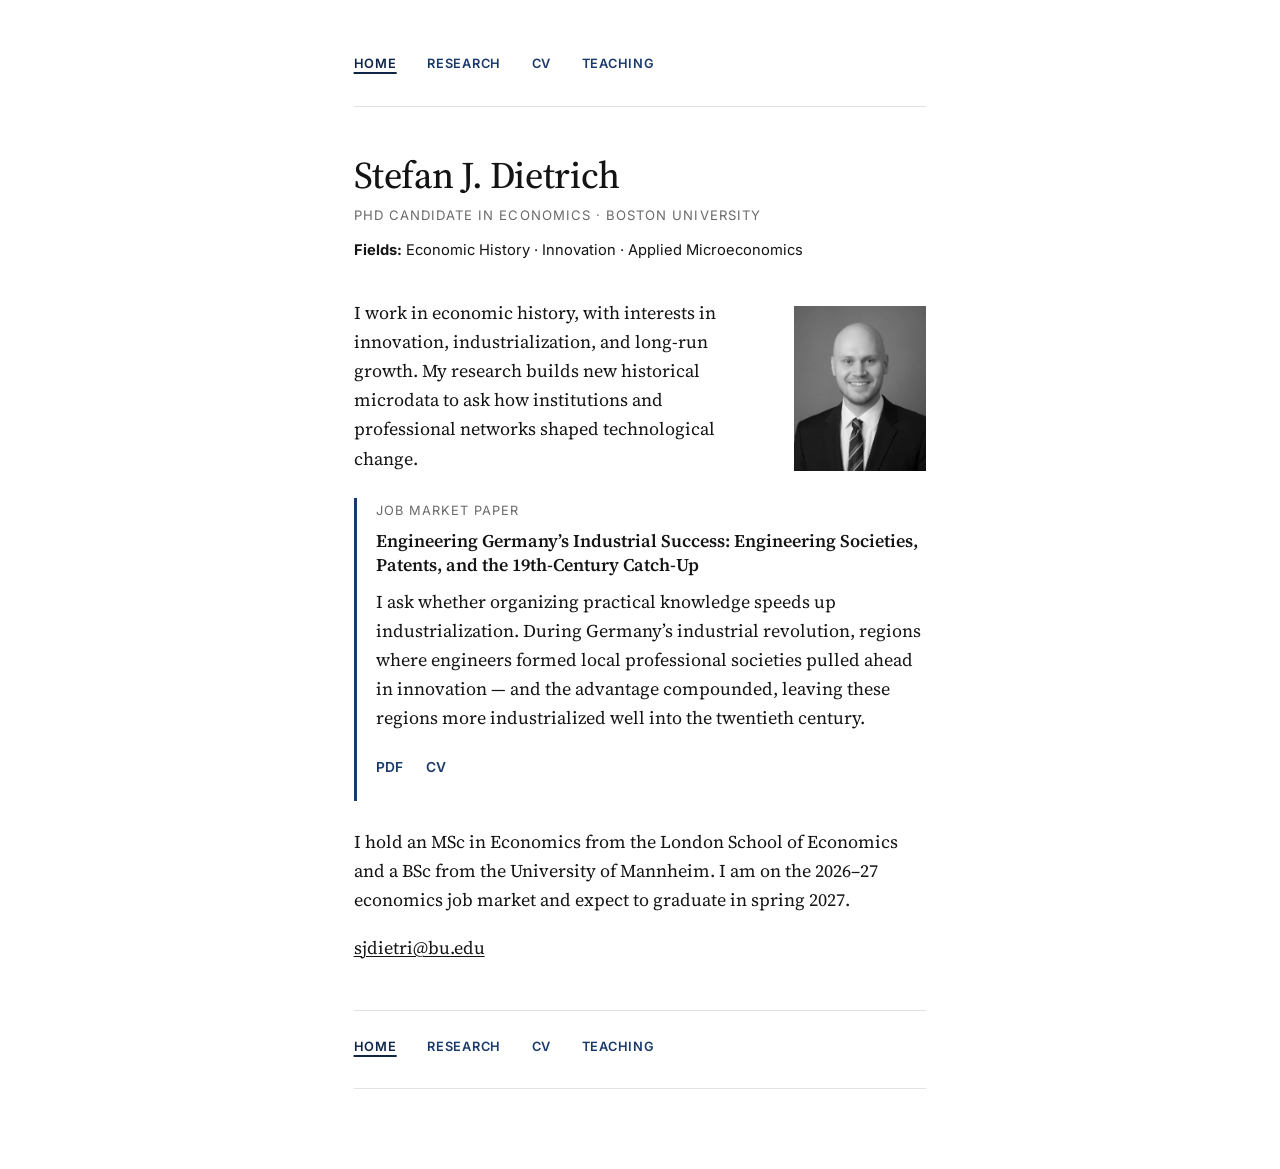
==== index.html @ 4eed40bd "Add files via upload" ====
<!DOCTYPE html>
<html lang="en">
<head>
<meta charset="utf-8">
<meta name="viewport" content="width=device-width, initial-scale=1">
<title>Stefan J. Dietrich</title>
<meta name="description" content="Stefan Dietrich — PhD Candidate in Economics, Boston University. Economic history, innovation, applied microeconomics.">
<link rel="stylesheet" href="style.css">
</head>
<body>
<div class="wrap">

  <nav>
    <a href="index.html" aria-current="page">Home</a>
    <a href="research.html">Research</a>
    <a href="assets/docs/cv.pdf" target="_blank" rel="noopener">CV</a>
    <a href="teaching.html">Teaching</a>
  </nav>

  <h1>Stefan J. Dietrich</h1>
  <p class="subtitle">PhD Candidate in Economics &middot; Boston University</p>
  <p class="fields-line"><strong>Fields:</strong> Economic History &middot; Innovation &middot; Applied Microeconomics</p>

  <img class="headshot" src="assets/images/mainpic1.jpg" alt="Stefan Dietrich">

  <p>I work in economic history, with interests in innovation, industrialization,
  and long-run growth. My research builds new historical microdata to ask how
  institutions and professional networks shaped technological change.</p>

  <div class="jmp-block">
    <p class="jmp-label">Job Market Paper</p>
    <p class="jmp-title">Engineering Germany&rsquo;s Industrial Success: Engineering
    Societies, Patents, and the 19th-Century Catch-Up</p>
    <p>I ask whether organizing practical knowledge speeds up industrialization.
    During Germany&rsquo;s industrial revolution, regions where engineers formed
    local professional societies pulled ahead in innovation &mdash; and the
    advantage compounded, leaving these regions more industrialized well into
    the twentieth century.</p>
    <p class="links">
      <a href="assets/docs/Engineering_Society_jmp_StefanDietrich.pdf" target="_blank" rel="noopener">PDF</a>
      <a href="assets/docs/cv.pdf" target="_blank" rel="noopener">CV</a>
    </p>
  </div>

  <p>I hold an MSc in Economics from the London School of Economics and a BSc from
  the University of Mannheim. I am on the 2026&ndash;27 economics job market and
  expect to graduate in spring 2027.</p>

  <p><a href="mailto:sjdietri@bu.edu">sjdietri@bu.edu</a></p>

  <nav class="footer-nav">
    <a href="index.html" aria-current="page">Home</a>
    <a href="research.html">Research</a>
    <a href="assets/docs/cv.pdf" target="_blank" rel="noopener">CV</a>
    <a href="teaching.html">Teaching</a>
  </nav>

</div>
</body>
</html>
---- style.css ----
/* Stefan Dietrich — personal site
   Monochrome, minimal. Two families: serif for text, sans for utility labels. */

@import url('https://fonts.googleapis.com/css2?family=Source+Serif+4:opsz,wght@8..60,400;8..60,500;8..60,600&family=Inter:wght@400;500&display=swap');

:root {
  --ink:   #141414;
  --muted: #6a6a6a;
  --faint: #9a9a9a;
  --rule:  #e2e2e2;
  --bg:    #ffffff;
  --serif: "Source Serif 4", Georgia, "Times New Roman", serif;
  --sans:  "Inter", system-ui, -apple-system, "Segoe UI", sans-serif;
  --measure: 39rem;
}

* { box-sizing: border-box; }

html { -webkit-text-size-adjust: 100%; }

html { font-size: 16px; }

/* auto-scale on wide screens: ~112% beyond 1840px, ~131% beyond 2320px, ~150% beyond 3200px */
@media (min-width: 115em) { html { font-size: 18px; } }
@media (min-width: 145em) { html { font-size: 21px; } }
@media (min-width: 200em) { html { font-size: 24px; } }

body {
  margin: 0;
  background: var(--bg);
  color: var(--ink);
  font-family: var(--serif);
  font-size: 1.125rem;
  line-height: 1.62;
  font-weight: 400;
  -webkit-font-smoothing: antialiased;
  text-rendering: optimizeLegibility;
}

.wrap {
  max-width: var(--measure);
  margin: 0 auto;
  padding: 3.4rem 1.6rem 5rem;
}

/* ---- top navigation ---- */
nav {
  display: flex;
  gap: 1.9rem;
  font-family: var(--sans);
  font-size: 0.8rem;
  letter-spacing: 0.06em;
  text-transform: uppercase;
  padding-bottom: 1.9rem;
  margin-bottom: 3rem;
  border-bottom: 1px solid var(--rule);
}
nav a { color: #1a3a6b; font-weight: 600; text-decoration: none; }
nav a:hover { color: #0f2547; text-decoration: underline; text-underline-offset: 3px; }
nav a[aria-current="page"] { color: #0f2547; text-decoration: underline; text-underline-offset: 4px; text-decoration-thickness: 2px; }

/* ---- header block ---- */
h1 {
  font-weight: 500;
  font-size: 2.35rem;
  line-height: 1.1;
  letter-spacing: -0.01em;
  margin: 0 0 0.55rem;
}
.subtitle {
  font-family: var(--sans);
  font-size: 0.82rem;
  letter-spacing: 0.08em;
  text-transform: uppercase;
  color: var(--muted);
  margin: 0 0 2.4rem;
}

/* ---- headshot ---- */
.headshot {
  width: 8.25rem;
  height: 10.3rem;
  object-fit: cover;
  filter: grayscale(100%);
  float: right;
  margin: 0.5rem 0 1.1rem 1.9rem;
}

/* ---- home page blocks ---- */
.fields-line {
  font-family: var(--sans);
  font-size: 0.92rem;
  color: var(--ink);
  margin: -1.6rem 0 2.2rem;
}
.jmp-block {
  border-left: 3px solid #1a3a6b;
  padding: 0.2rem 0 0.2rem 1.2rem;
  margin: 1.6rem 0 1.6rem;
}
.jmp-label {
  font-family: var(--sans);
  font-size: 0.8rem;
  letter-spacing: 0.08em;
  text-transform: uppercase;
  color: var(--muted);
  margin: 0 0 0.4rem;
}
.jmp-title {
  font-weight: 600;
  font-size: 1.12rem;
  line-height: 1.35;
  margin: 0 0 0.6rem;
}
.jmp-block .links { margin-top: 0.4rem; }
.jmp-block .links a { color: #1a3a6b; font-weight: 600; text-decoration: none; margin-right: 1.2rem; font-family: var(--sans); font-size: 0.86rem; }
.jmp-block .links a:hover { color: #0f2547; text-decoration: underline; text-underline-offset: 2px; }

/* ---- body text ---- */
p { margin: 0 0 1.15rem; }
a { color: var(--ink); text-decoration: underline; text-underline-offset: 2px; text-decoration-thickness: 0.5px; }
a:hover { color: var(--muted); }

/* ---- research page ---- */
.section-label {
  font-family: var(--sans);
  font-size: 0.86rem;
  letter-spacing: 0.09em;
  text-transform: uppercase;
  color: var(--muted);
  margin: 3.2rem 0 1.4rem;
  padding-bottom: 0.55rem;
  border-bottom: 1px solid var(--rule);
}
.paper { margin: 0 0 2.4rem; }
.paper h3 {
  font-weight: 600;
  font-size: 1.4rem;
  line-height: 1.3;
  margin: 0 0 0.15rem;
}
.paper .paper-sub {
  color: var(--muted);
  font-size: 1.02rem;
  line-height: 1.35;
  margin: 0 0 0.5rem;
}
.paper .coauthors { color: var(--muted); font-style: italic; margin: 0 0 0.7rem; font-size: 0.98rem; }
.paper .abstract  { color: var(--ink); font-size: 0.98rem; margin: 0 0 0.55rem; }
.paper .links     { font-family: var(--sans); font-size: 0.82rem; letter-spacing: 0.02em; }
.paper .links a   { color: #1a3a6b; font-weight: 600; text-decoration: none; margin-right: 1.2rem; }
.paper .links a:hover { color: #0f2547; text-decoration: underline; text-underline-offset: 2px; }

.footer-nav {
  margin-top: 3rem;
  padding-top: 1.6rem;
  border-top: 1px solid var(--rule);
  margin-bottom: 0;
}

/* ---- responsive ---- */
@media (max-width: 40rem) {
  .headshot {
    float: none;
    display: block;
    margin: 0 auto 1.4rem;
    width: 11rem;
    height: 13.75rem;
  }
}

@media (max-width: 30rem) {
  body { font-size: 17px; }
  .wrap { padding: 2.4rem 1.3rem 3.5rem; }
  h1 { font-size: 2rem; }
  nav { gap: 1.3rem; }
}

@media (prefers-reduced-motion: reduce) {
  * { animation: none !important; transition: none !important; }
}

a:focus-visible, nav a:focus-visible {
  outline: 2px solid var(--ink);
  outline-offset: 3px;
}
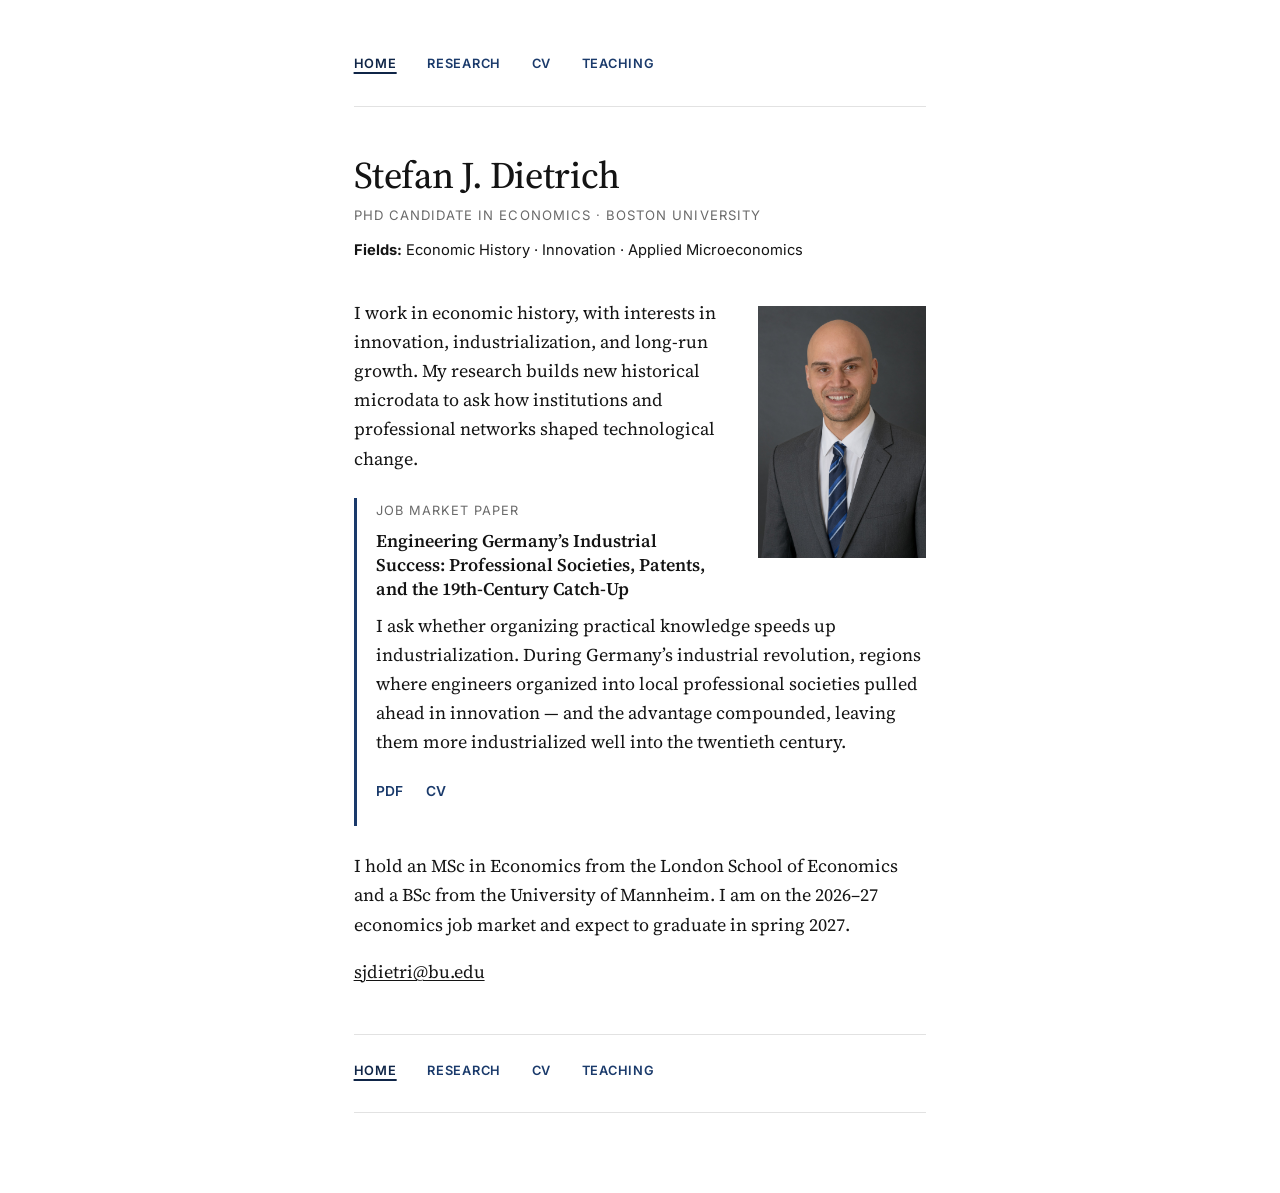
==== commit f83f9f38: "Add files via upload" ====
--- a/index.html
+++ b/index.html
@@ -29,13 +29,13 @@
 
   <div class="jmp-block">
     <p class="jmp-label">Job Market Paper</p>
-    <p class="jmp-title">Engineering Germany&rsquo;s Industrial Success: Engineering
+    <p class="jmp-title">Engineering Germany&rsquo;s Industrial Success: Professional
     Societies, Patents, and the 19th-Century Catch-Up</p>
     <p>I ask whether organizing practical knowledge speeds up industrialization.
-    During Germany&rsquo;s industrial revolution, regions where engineers formed
-    local professional societies pulled ahead in innovation &mdash; and the
-    advantage compounded, leaving these regions more industrialized well into
-    the twentieth century.</p>
+    During Germany&rsquo;s industrial revolution, regions where engineers
+    organized into local professional societies pulled ahead in innovation
+    &mdash; and the advantage compounded, leaving them more industrialized well
+    into the twentieth century.</p>
     <p class="links">
       <a href="assets/docs/Engineering_Society_jmp_StefanDietrich.pdf" target="_blank" rel="noopener">PDF</a>
       <a href="assets/docs/cv.pdf" target="_blank" rel="noopener">CV</a>
--- a/style.css
+++ b/style.css
@@ -78,10 +78,8 @@
 
 /* ---- headshot ---- */
 .headshot {
-  width: 8.25rem;
-  height: 10.3rem;
-  object-fit: cover;
-  filter: grayscale(100%);
+  width: 10.5rem;
+  height: auto;
   float: right;
   margin: 0.5rem 0 1.1rem 1.9rem;
 }
@@ -164,8 +162,8 @@
     float: none;
     display: block;
     margin: 0 auto 1.4rem;
-    width: 11rem;
-    height: 13.75rem;
+    width: 13rem;
+    height: auto;
   }
 }
 
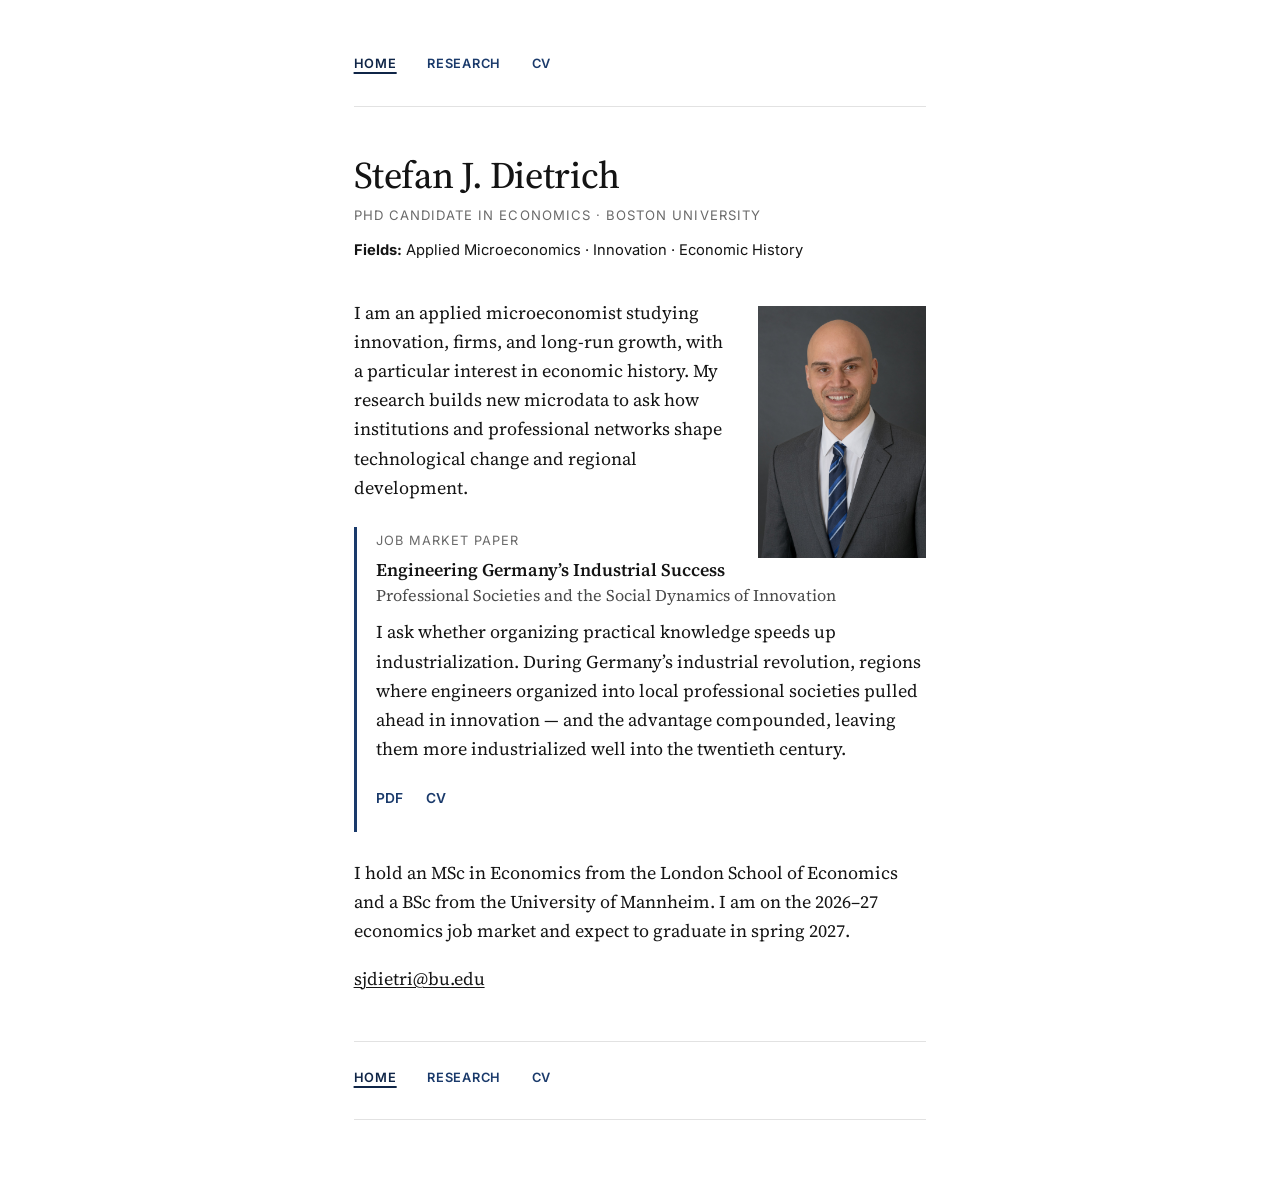
==== commit 066fadb8: "Add files via upload" ====
--- a/index.html
+++ b/index.html
@@ -4,7 +4,7 @@
 <meta charset="utf-8">
 <meta name="viewport" content="width=device-width, initial-scale=1">
 <title>Stefan J. Dietrich</title>
-<meta name="description" content="Stefan Dietrich — PhD Candidate in Economics, Boston University. Economic history, innovation, applied microeconomics.">
+<meta name="description" content="Stefan Dietrich — PhD Candidate in Economics, Boston University. Applied microeconomics, innovation, economic history.">
 <link rel="stylesheet" href="style.css">
 </head>
 <body>
@@ -14,23 +14,23 @@
     <a href="index.html" aria-current="page">Home</a>
     <a href="research.html">Research</a>
     <a href="assets/docs/cv.pdf" target="_blank" rel="noopener">CV</a>
-    <a href="teaching.html">Teaching</a>
   </nav>
 
   <h1>Stefan J. Dietrich</h1>
   <p class="subtitle">PhD Candidate in Economics &middot; Boston University</p>
-  <p class="fields-line"><strong>Fields:</strong> Economic History &middot; Innovation &middot; Applied Microeconomics</p>
+  <p class="fields-line"><strong>Fields:</strong> Applied Microeconomics &middot; Innovation &middot; Economic History</p>
 
   <img class="headshot" src="assets/images/mainpic1.jpg" alt="Stefan Dietrich">
 
-  <p>I work in economic history, with interests in innovation, industrialization,
-  and long-run growth. My research builds new historical microdata to ask how
-  institutions and professional networks shaped technological change.</p>
+  <p>I am an applied microeconomist studying innovation, firms, and long-run
+  growth, with a particular interest in economic history. My research builds new
+  microdata to ask how institutions and professional networks shape technological
+  change and regional development.</p>
 
   <div class="jmp-block">
     <p class="jmp-label">Job Market Paper</p>
-    <p class="jmp-title">Engineering Germany&rsquo;s Industrial Success: Professional
-    Societies, Patents, and the 19th-Century Catch-Up</p>
+    <p class="jmp-title">Engineering Germany&rsquo;s Industrial Success</p>
+    <p class="jmp-sub">Professional Societies and the Social Dynamics of Innovation</p>
     <p>I ask whether organizing practical knowledge speeds up industrialization.
     During Germany&rsquo;s industrial revolution, regions where engineers
     organized into local professional societies pulled ahead in innovation
@@ -52,7 +52,6 @@
     <a href="index.html" aria-current="page">Home</a>
     <a href="research.html">Research</a>
     <a href="assets/docs/cv.pdf" target="_blank" rel="noopener">CV</a>
-    <a href="teaching.html">Teaching</a>
   </nav>
 
 </div>
--- a/style.css
+++ b/style.css
@@ -108,7 +108,14 @@
   font-weight: 600;
   font-size: 1.12rem;
   line-height: 1.35;
-  margin: 0 0 0.6rem;
+  margin: 0 0 0.15rem;
+}
+.jmp-sub {
+  font-weight: 400;
+  font-size: 1.02rem;
+  line-height: 1.35;
+  color: #4a4a4a;
+  margin: 0 0 0.7rem;
 }
 .jmp-block .links { margin-top: 0.4rem; }
 .jmp-block .links a { color: #1a3a6b; font-weight: 600; text-decoration: none; margin-right: 1.2rem; font-family: var(--sans); font-size: 0.86rem; }
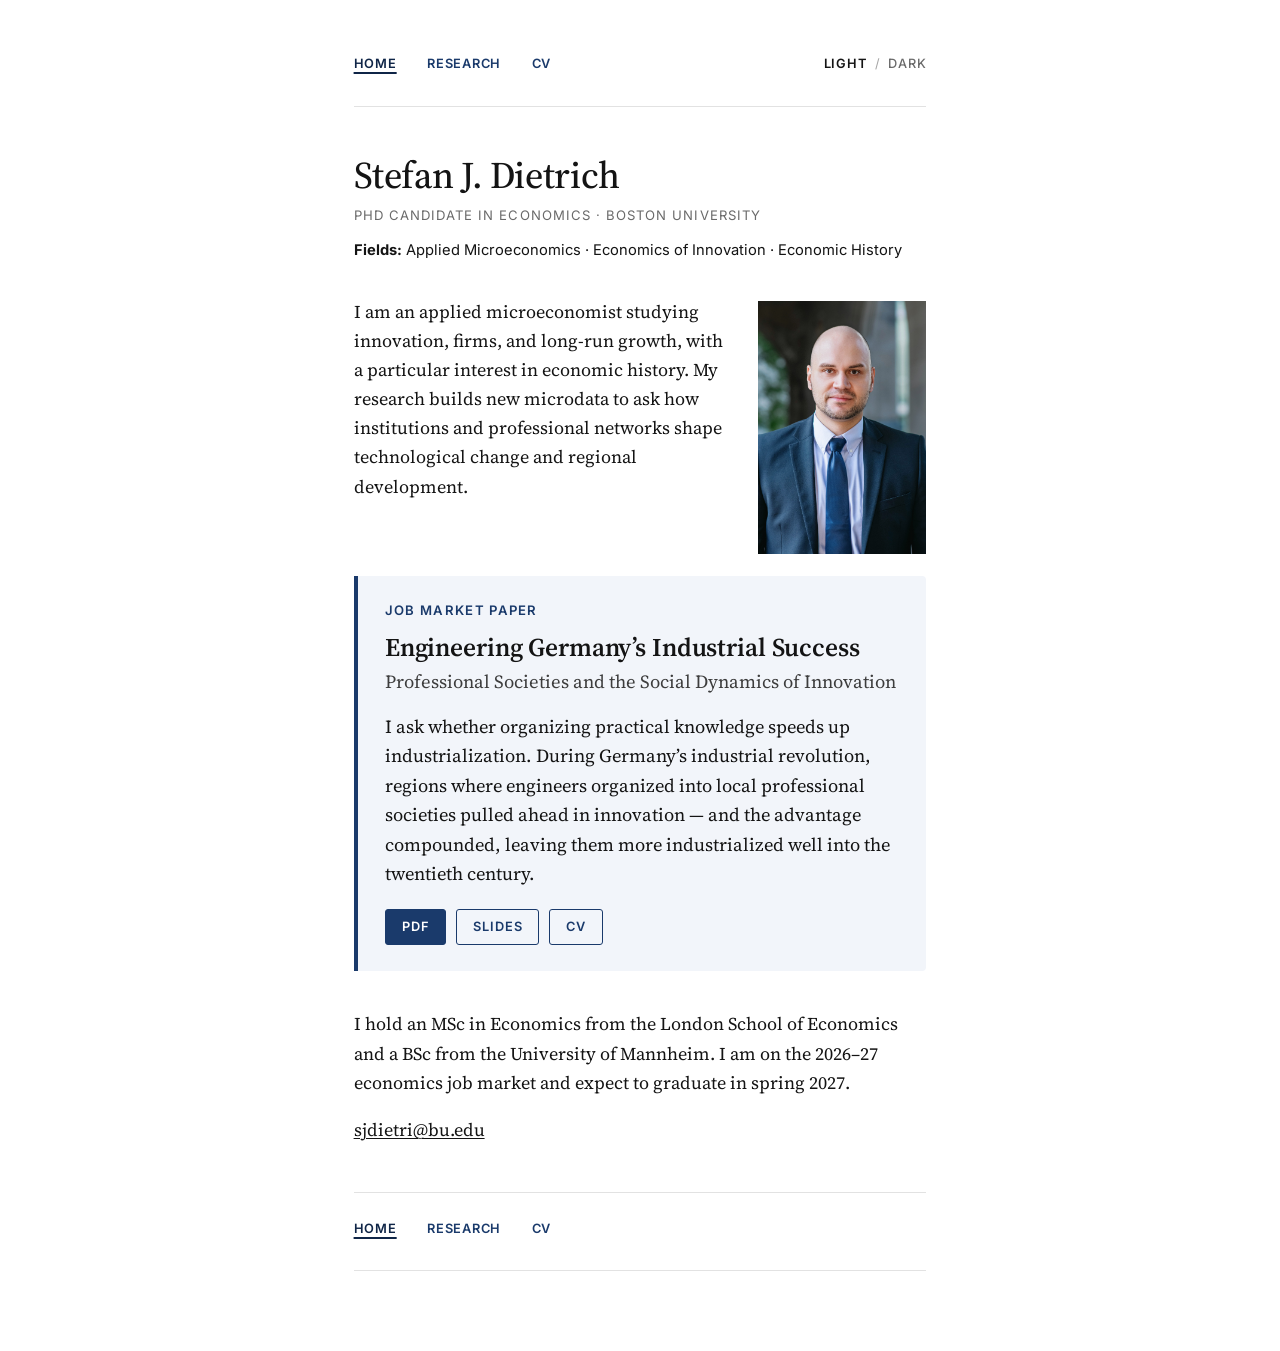
==== commit 65a3e0ec: "Add files via upload" ====
--- a/index.html
+++ b/index.html
@@ -3,8 +3,10 @@
 <head>
 <meta charset="utf-8">
 <meta name="viewport" content="width=device-width, initial-scale=1">
+<meta name="darkreader-lock">
 <title>Stefan J. Dietrich</title>
-<meta name="description" content="Stefan Dietrich — PhD Candidate in Economics, Boston University. Applied microeconomics, innovation, economic history.">
+<meta name="description" content="Stefan J. Dietrich — PhD Candidate in Economics, Boston University. Applied microeconomics, economics of innovation, economic history.">
+<script src="theme.js"></script>
 <link rel="stylesheet" href="style.css">
 </head>
 <body>
@@ -14,33 +16,39 @@
     <a href="index.html" aria-current="page">Home</a>
     <a href="research.html">Research</a>
     <a href="assets/docs/cv.pdf" target="_blank" rel="noopener">CV</a>
+    <div class="theme-toggle" role="group" aria-label="Color theme">
+      <button type="button" data-theme-set="light" aria-pressed="true">Light</button>
+      <span class="sep" aria-hidden="true">/</span>
+      <button type="button" data-theme-set="dark" aria-pressed="false">Dark</button>
+    </div>
   </nav>
 
   <h1>Stefan J. Dietrich</h1>
-  <p class="subtitle">PhD Candidate in Economics &middot; Boston University</p>
-  <p class="fields-line"><strong>Fields:</strong> Applied Microeconomics &middot; Innovation &middot; Economic History</p>
+  <p class="subtitle"><span class="nowrap">PhD Candidate in Economics &middot;</span> <span class="nowrap">Boston University</span></p>
+  <p class="fields-line"><strong>Fields:</strong> <span class="nowrap">Applied Microeconomics &middot;</span> <span class="nowrap">Economics of Innovation &middot;</span> <span class="nowrap">Economic History</span></p>
 
-  <img class="headshot" src="assets/images/mainpic1.jpg" alt="Stefan Dietrich">
+  <img class="headshot" src="assets/images/mainpic1.jpg" alt="Stefan J. Dietrich" width="800" height="1200">
 
   <p>I am an applied microeconomist studying innovation, firms, and long-run
   growth, with a particular interest in economic history. My research builds new
   microdata to ask how institutions and professional networks shape technological
   change and regional development.</p>
 
-  <div class="jmp-block">
+  <section class="jmp-block" aria-labelledby="jmp-title">
     <p class="jmp-label">Job Market Paper</p>
-    <p class="jmp-title">Engineering Germany&rsquo;s Industrial Success</p>
+    <h2 class="jmp-title" id="jmp-title">Engineering Germany&rsquo;s Industrial Success</h2>
     <p class="jmp-sub">Professional Societies and the Social Dynamics of Innovation</p>
-    <p>I ask whether organizing practical knowledge speeds up industrialization.
+    <p class="jmp-summary">I ask whether organizing practical knowledge speeds up industrialization.
     During Germany&rsquo;s industrial revolution, regions where engineers
     organized into local professional societies pulled ahead in innovation
     &mdash; and the advantage compounded, leaving them more industrialized well
     into the twentieth century.</p>
     <p class="links">
-      <a href="assets/docs/Engineering_Society_jmp_StefanDietrich.pdf" target="_blank" rel="noopener">PDF</a>
+      <a class="primary" href="assets/docs/Engineering_Society_jmp_StefanDietrich.pdf" target="_blank" rel="noopener">PDF</a>
+      <a href="assets/docs/Engineering_Society_presentation_StefanDietrich.pdf" target="_blank" rel="noopener">Slides</a>
       <a href="assets/docs/cv.pdf" target="_blank" rel="noopener">CV</a>
     </p>
-  </div>
+  </section>
 
   <p>I hold an MSc in Economics from the London School of Economics and a BSc from
   the University of Mannheim. I am on the 2026&ndash;27 economics job market and
--- a/style.css
+++ b/style.css
@@ -1,24 +1,40 @@
-/* Stefan Dietrich — personal site
-   Monochrome, minimal. Two families: serif for text, sans for utility labels. */
-
-@import url('https://fonts.googleapis.com/css2?family=Source+Serif+4:opsz,wght@8..60,400;8..60,500;8..60,600&family=Inter:wght@400;500&display=swap');
+/* Stefan J. Dietrich — personal site
+   Minimal, two themes: light (default) and dark (visitor's choice, via theme.js).
+   Serif for text, sans for labels. One accent colour for everything clickable. */
+
+@import url('https://fonts.googleapis.com/css2?family=Source+Serif+4:opsz,wght@8..60,400;8..60,500;8..60,600&family=Inter:wght@400;500;600&display=swap');
 
 :root {
-  --ink:   #141414;
-  --muted: #6a6a6a;
-  --faint: #9a9a9a;
-  --rule:  #e2e2e2;
-  --bg:    #ffffff;
+  --ink:           #141414;
+  --sub:           #3d3d3d;
+  --muted:         #6a6a6a;
+  --rule:          #e2e2e2;
+  --bg:            #ffffff;
+  --accent:        #1a3a6b;
+  --accent-strong: #0f2547;
+  --card-bg:       #f2f5fa;
   --serif: "Source Serif 4", Georgia, "Times New Roman", serif;
   --sans:  "Inter", system-ui, -apple-system, "Segoe UI", sans-serif;
   --measure: 39rem;
+  color-scheme: light;
+}
+
+/* dark: off-white on near-black (never pure white on pure black), accent lightened to stay legible */
+:root[data-theme="dark"] {
+  --ink:           #e7e6e2;
+  --sub:           #c4c3be;
+  --muted:         #9c9c98;
+  --rule:          #2d3036;
+  --bg:            #131518;
+  --accent:        #9fbde6;
+  --accent-strong: #c7daf3;
+  --card-bg:       #1a212c;
+  color-scheme: dark;
 }
 
 * { box-sizing: border-box; }
 
-html { -webkit-text-size-adjust: 100%; }
-
-html { font-size: 16px; }
+html { -webkit-text-size-adjust: 100%; font-size: 16px; }
 
 /* auto-scale on wide screens: ~112% beyond 1840px, ~131% beyond 2320px, ~150% beyond 3200px */
 @media (min-width: 115em) { html { font-size: 18px; } }
@@ -35,6 +51,7 @@
   font-weight: 400;
   -webkit-font-smoothing: antialiased;
   text-rendering: optimizeLegibility;
+  transition: background-color 0.2s ease, color 0.2s ease;
 }
 
 .wrap {
@@ -46,7 +63,9 @@
 /* ---- top navigation ---- */
 nav {
   display: flex;
-  gap: 1.9rem;
+  flex-wrap: wrap;
+  align-items: baseline;
+  gap: 0.6rem 1.9rem;
   font-family: var(--sans);
   font-size: 0.8rem;
   letter-spacing: 0.06em;
@@ -55,9 +74,33 @@
   margin-bottom: 3rem;
   border-bottom: 1px solid var(--rule);
 }
-nav a { color: #1a3a6b; font-weight: 600; text-decoration: none; }
-nav a:hover { color: #0f2547; text-decoration: underline; text-underline-offset: 3px; }
-nav a[aria-current="page"] { color: #0f2547; text-decoration: underline; text-underline-offset: 4px; text-decoration-thickness: 2px; }
+nav a { color: var(--accent); font-weight: 600; text-decoration: none; }
+nav a:hover { color: var(--accent-strong); text-decoration: underline; text-underline-offset: 3px; }
+nav a[aria-current="page"] { color: var(--accent-strong); text-decoration: underline; text-underline-offset: 4px; text-decoration-thickness: 2px; }
+
+/* ---- light / dark toggle: right end of the nav line ---- */
+.theme-toggle {
+  margin-left: auto;
+  display: flex;
+  align-items: baseline;
+  white-space: nowrap;
+}
+html:not([data-theme]) .theme-toggle { display: none; }   /* hidden if JavaScript is off */
+.theme-toggle button {
+  font: inherit;
+  letter-spacing: inherit;
+  text-transform: inherit;
+  background: none;
+  border: 0;
+  padding: 0;
+  margin: 0;
+  cursor: pointer;
+  color: var(--muted);
+  font-weight: 500;
+}
+.theme-toggle button:hover { color: var(--accent); }
+.theme-toggle button[aria-pressed="true"] { color: var(--ink); font-weight: 600; cursor: default; }
+.theme-toggle .sep { color: var(--muted); margin: 0 0.5rem; opacity: 0.6; }
 
 /* ---- header block ---- */
 h1 {
@@ -76,50 +119,85 @@
   margin: 0 0 2.4rem;
 }
 
-/* ---- headshot ---- */
+/* ---- headshot: floats beside the name/intro block ---- */
 .headshot {
   width: 10.5rem;
   height: auto;
   float: right;
-  margin: 0.5rem 0 1.1rem 1.9rem;
-}
-
-/* ---- home page blocks ---- */
+  margin: 0.3rem 0 1.4rem 1.9rem;
+}
+
+/* ---- home page ---- */
 .fields-line {
   font-family: var(--sans);
   font-size: 0.92rem;
+  line-height: 1.55;
   color: var(--ink);
   margin: -1.6rem 0 2.2rem;
 }
+
+/* job market paper: the one block on the page meant to stand out */
 .jmp-block {
-  border-left: 3px solid #1a3a6b;
-  padding: 0.2rem 0 0.2rem 1.2rem;
-  margin: 1.6rem 0 1.6rem;
+  clear: both;
+  background: var(--card-bg);
+  border-left: 4px solid var(--accent);
+  border-radius: 0 4px 4px 0;
+  padding: 1.5rem 1.7rem 1.6rem;
+  margin: 2.4rem 0 2.4rem;
 }
 .jmp-label {
   font-family: var(--sans);
+  font-size: 0.82rem;
+  font-weight: 600;
+  letter-spacing: 0.1em;
+  text-transform: uppercase;
+  color: var(--accent);
+  margin: 0 0 0.7rem;
+}
+.jmp-title {
+  font-family: var(--serif);
+  font-weight: 600;
+  font-size: 1.6rem;
+  line-height: 1.2;
+  letter-spacing: -0.005em;
+  color: var(--ink);
+  margin: 0 0 0.35rem;
+}
+.jmp-sub {
+  font-size: 1.16rem;
+  line-height: 1.38;
+  color: var(--sub);
+  margin: 0 0 1.1rem;
+}
+.jmp-summary {
+  font-size: 1.15rem;
+  line-height: 1.6;
+  margin: 0 0 1.3rem;
+}
+.jmp-block .links {
+  display: flex;
+  flex-wrap: wrap;
+  gap: 0.6rem;
+  margin: 0;
+}
+.jmp-block .links a {
+  font-family: var(--sans);
   font-size: 0.8rem;
-  letter-spacing: 0.08em;
-  text-transform: uppercase;
-  color: var(--muted);
-  margin: 0 0 0.4rem;
-}
-.jmp-title {
-  font-weight: 600;
-  font-size: 1.12rem;
-  line-height: 1.35;
-  margin: 0 0 0.15rem;
-}
-.jmp-sub {
-  font-weight: 400;
-  font-size: 1.02rem;
-  line-height: 1.35;
-  color: #4a4a4a;
-  margin: 0 0 0.7rem;
-}
-.jmp-block .links { margin-top: 0.4rem; }
-.jmp-block .links a { color: #1a3a6b; font-weight: 600; text-decoration: none; margin-right: 1.2rem; font-family: var(--sans); font-size: 0.86rem; }
-.jmp-block .links a:hover { color: #0f2547; text-decoration: underline; text-underline-offset: 2px; }
+  font-weight: 600;
+  letter-spacing: 0.07em;
+  text-transform: uppercase;
+  text-decoration: none;
+  color: var(--accent);
+  border: 1.5px solid var(--accent);
+  border-radius: 3px;
+  padding: 0.42rem 1rem;
+  transition: background-color 0.15s ease, color 0.15s ease;
+}
+.jmp-block .links a:hover { background: var(--accent); color: var(--bg); }
+.jmp-block .links a.primary { background: var(--accent); color: var(--bg); }
+.jmp-block .links a.primary:hover { background: var(--accent-strong); border-color: var(--accent-strong); }
+
+.nowrap { white-space: nowrap; }
 
 /* ---- body text ---- */
 p { margin: 0 0 1.15rem; }
@@ -153,8 +231,8 @@
 .paper .coauthors { color: var(--muted); font-style: italic; margin: 0 0 0.7rem; font-size: 0.98rem; }
 .paper .abstract  { color: var(--ink); font-size: 0.98rem; margin: 0 0 0.55rem; }
 .paper .links     { font-family: var(--sans); font-size: 0.82rem; letter-spacing: 0.02em; }
-.paper .links a   { color: #1a3a6b; font-weight: 600; text-decoration: none; margin-right: 1.2rem; }
-.paper .links a:hover { color: #0f2547; text-decoration: underline; text-underline-offset: 2px; }
+.paper .links a   { color: var(--accent); font-weight: 600; text-decoration: none; margin-right: 1.2rem; }
+.paper .links a:hover { color: var(--accent-strong); text-decoration: underline; text-underline-offset: 2px; }
 
 .footer-nav {
   margin-top: 3rem;
@@ -168,7 +246,7 @@
   .headshot {
     float: none;
     display: block;
-    margin: 0 auto 1.4rem;
+    margin: 0 auto 1.8rem;
     width: 13rem;
     height: auto;
   }
@@ -178,14 +256,21 @@
   body { font-size: 17px; }
   .wrap { padding: 2.4rem 1.3rem 3.5rem; }
   h1 { font-size: 2rem; }
-  nav { gap: 1.3rem; }
+  nav { gap: 0.6rem 1.3rem; }
+  .jmp-block { padding: 1.2rem 1.15rem 1.3rem; }
+  .jmp-title { font-size: 1.38rem; }
+  .jmp-sub, .jmp-summary { font-size: 1.06rem; }
 }
 
 @media (prefers-reduced-motion: reduce) {
   * { animation: none !important; transition: none !important; }
 }
 
-a:focus-visible, nav a:focus-visible {
+@media print {
+  .theme-toggle { display: none; }
+}
+
+a:focus-visible, nav a:focus-visible, .theme-toggle button:focus-visible {
   outline: 2px solid var(--ink);
   outline-offset: 3px;
 }
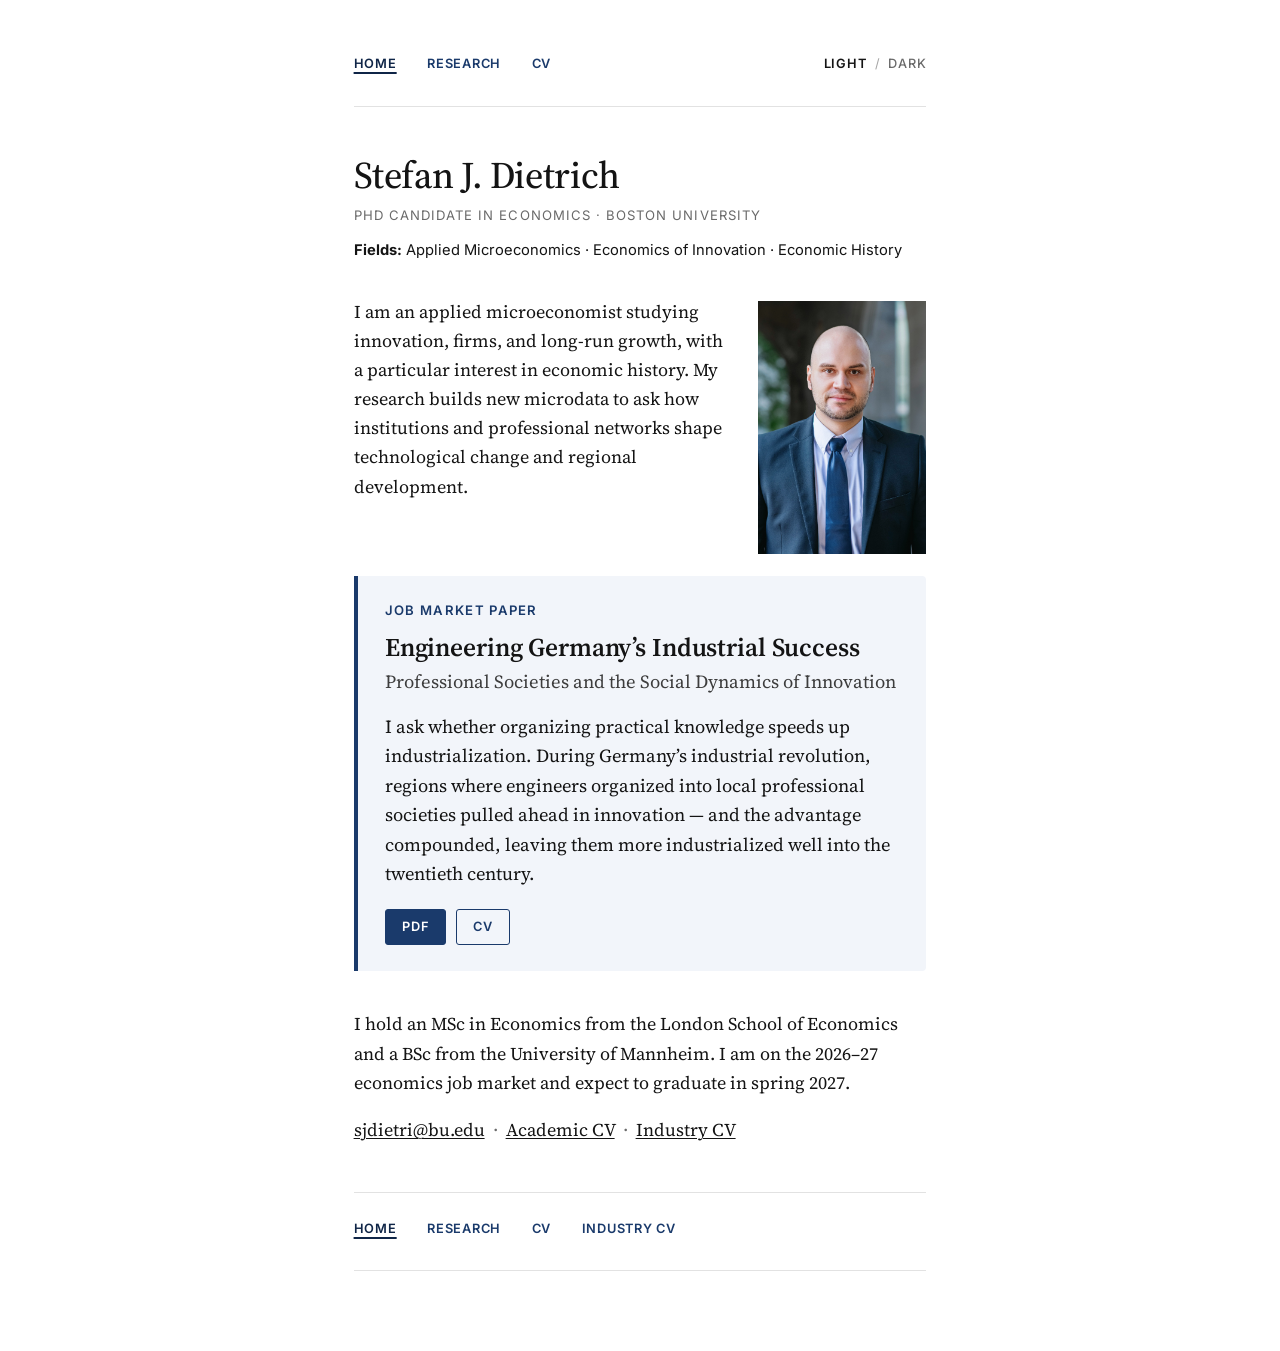
==== commit 0a1450b2: "Add files via upload" ====
--- a/index.html
+++ b/index.html
@@ -45,7 +45,6 @@
     into the twentieth century.</p>
     <p class="links">
       <a class="primary" href="assets/docs/Engineering_Society_jmp_StefanDietrich.pdf" target="_blank" rel="noopener">PDF</a>
-      <a href="assets/docs/Engineering_Society_presentation_StefanDietrich.pdf" target="_blank" rel="noopener">Slides</a>
       <a href="assets/docs/cv.pdf" target="_blank" rel="noopener">CV</a>
     </p>
   </section>
@@ -54,12 +53,13 @@
   the University of Mannheim. I am on the 2026&ndash;27 economics job market and
   expect to graduate in spring 2027.</p>
 
-  <p><a href="mailto:sjdietri@bu.edu">sjdietri@bu.edu</a></p>
+  <p class="contact-line"><a href="mailto:sjdietri@bu.edu">sjdietri@bu.edu</a> <span class="dot" aria-hidden="true">&middot;</span> <a href="assets/docs/cv.pdf" target="_blank" rel="noopener">Academic CV</a> <span class="dot" aria-hidden="true">&middot;</span> <a href="assets/docs/cv_industry.pdf" target="_blank" rel="noopener">Industry CV</a></p>
 
   <nav class="footer-nav">
     <a href="index.html" aria-current="page">Home</a>
     <a href="research.html">Research</a>
     <a href="assets/docs/cv.pdf" target="_blank" rel="noopener">CV</a>
+    <a href="assets/docs/cv_industry.pdf" target="_blank" rel="noopener">Industry CV</a>
   </nav>
 
 </div>
--- a/style.css
+++ b/style.css
@@ -198,6 +198,8 @@
 .jmp-block .links a.primary:hover { background: var(--accent-strong); border-color: var(--accent-strong); }
 
 .nowrap { white-space: nowrap; }
+.contact-line .dot { margin: 0 0.25rem; color: var(--muted); }
+.contact-line a { white-space: nowrap; }
 
 /* ---- body text ---- */
 p { margin: 0 0 1.15rem; }
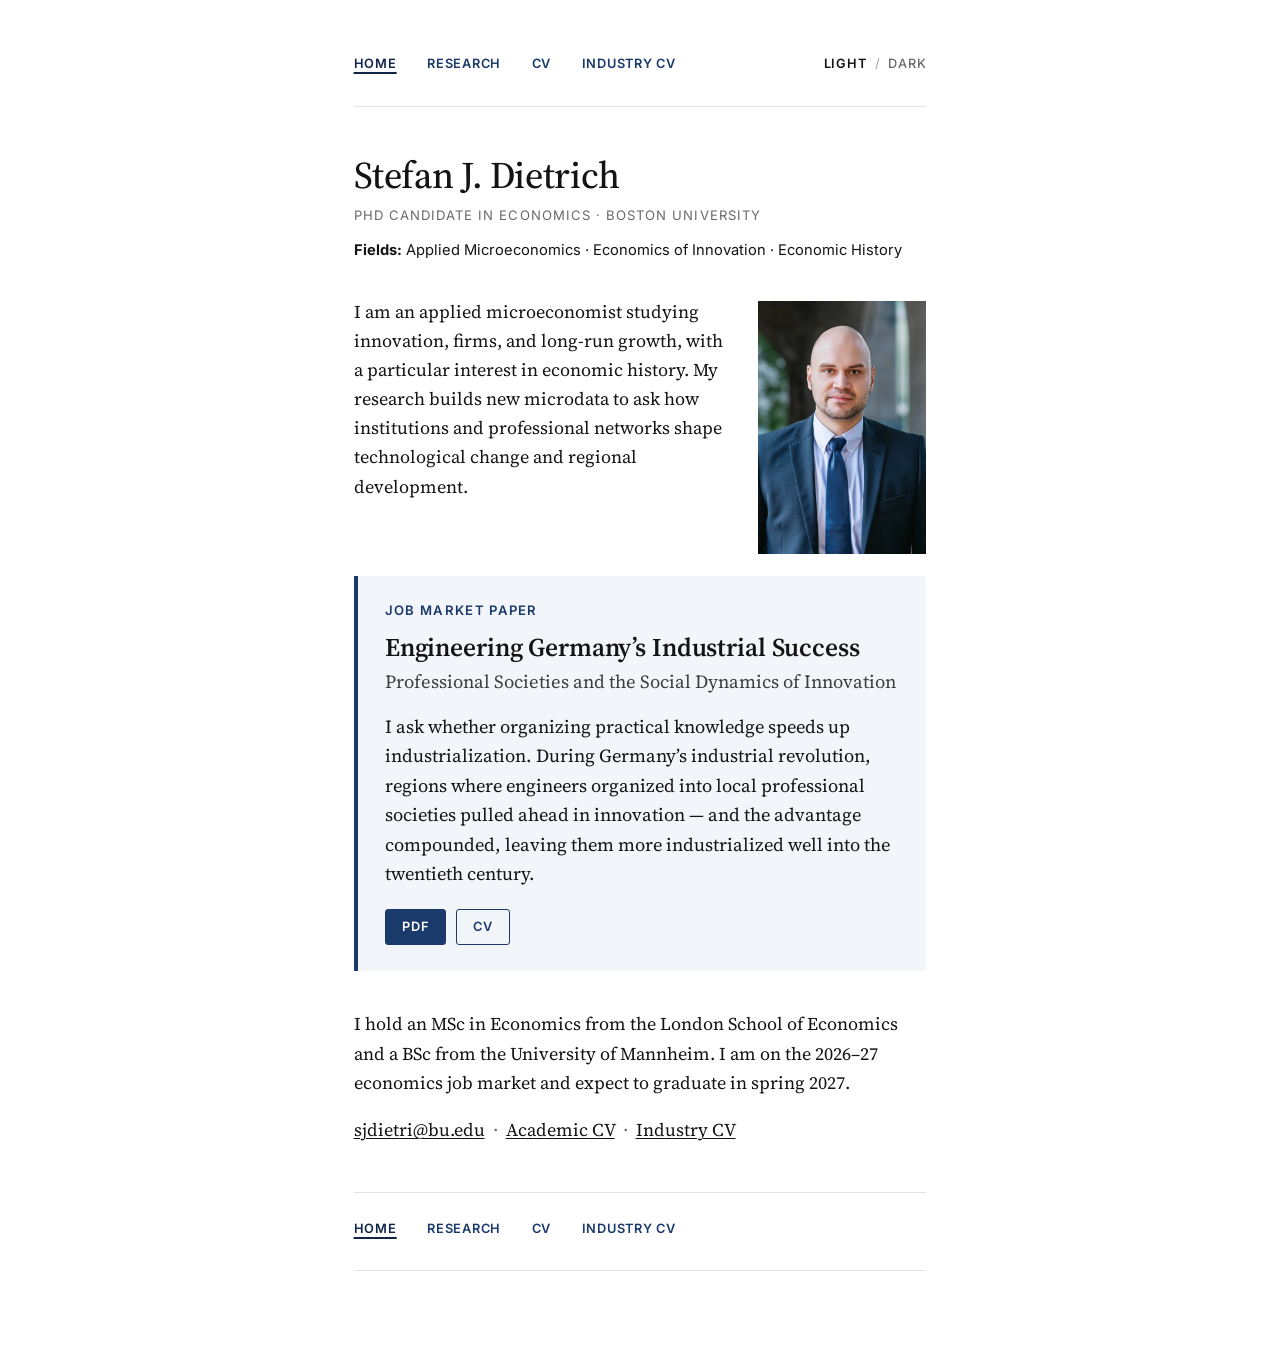
==== commit 1e67f4ce: "Add files via upload" ====
--- a/index.html
+++ b/index.html
@@ -16,6 +16,7 @@
     <a href="index.html" aria-current="page">Home</a>
     <a href="research.html">Research</a>
     <a href="assets/docs/cv.pdf" target="_blank" rel="noopener">CV</a>
+    <a href="assets/docs/cv_industry.pdf" target="_blank" rel="noopener">Industry CV</a>
     <div class="theme-toggle" role="group" aria-label="Color theme">
       <button type="button" data-theme-set="light" aria-pressed="true">Light</button>
       <span class="sep" aria-hidden="true">/</span>
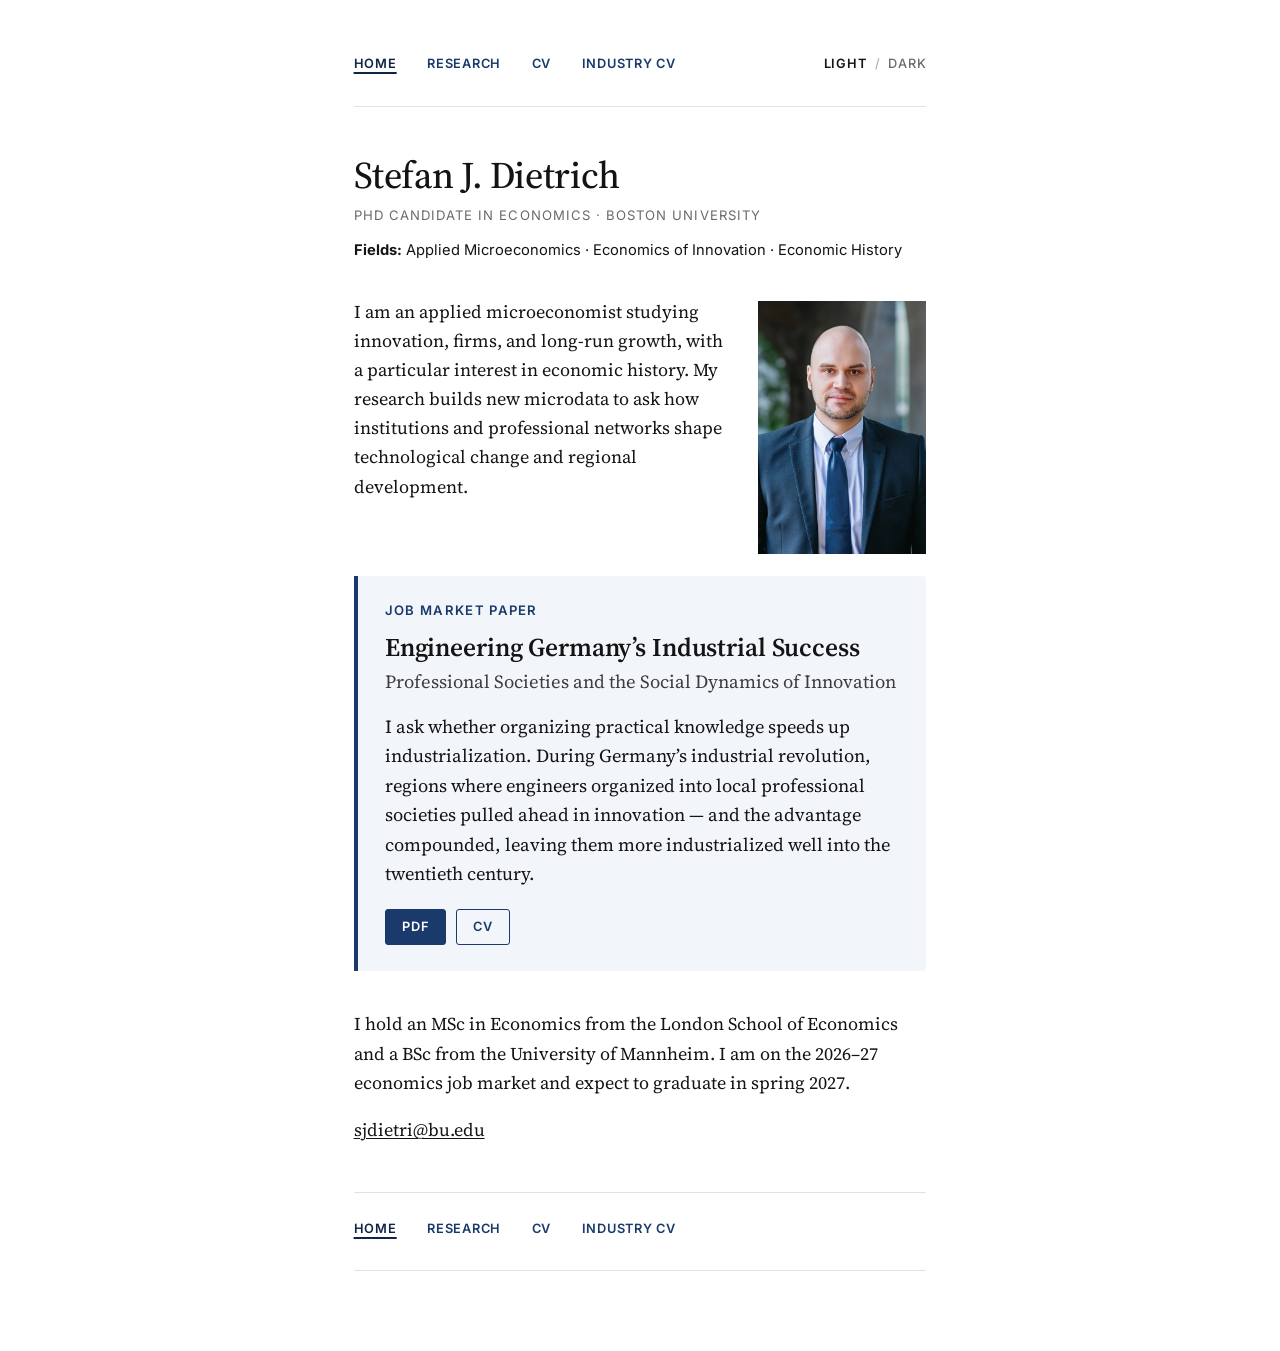
==== commit 2e50af7a: "Add files via upload" ====
--- a/index.html
+++ b/index.html
@@ -54,7 +54,7 @@
   the University of Mannheim. I am on the 2026&ndash;27 economics job market and
   expect to graduate in spring 2027.</p>
 
-  <p class="contact-line"><a href="mailto:sjdietri@bu.edu">sjdietri@bu.edu</a> <span class="dot" aria-hidden="true">&middot;</span> <a href="assets/docs/cv.pdf" target="_blank" rel="noopener">Academic CV</a> <span class="dot" aria-hidden="true">&middot;</span> <a href="assets/docs/cv_industry.pdf" target="_blank" rel="noopener">Industry CV</a></p>
+  <p class="contact-line"><a href="mailto:sjdietri@bu.edu">sjdietri@bu.edu</a></p>
 
   <nav class="footer-nav">
     <a href="index.html" aria-current="page">Home</a>
